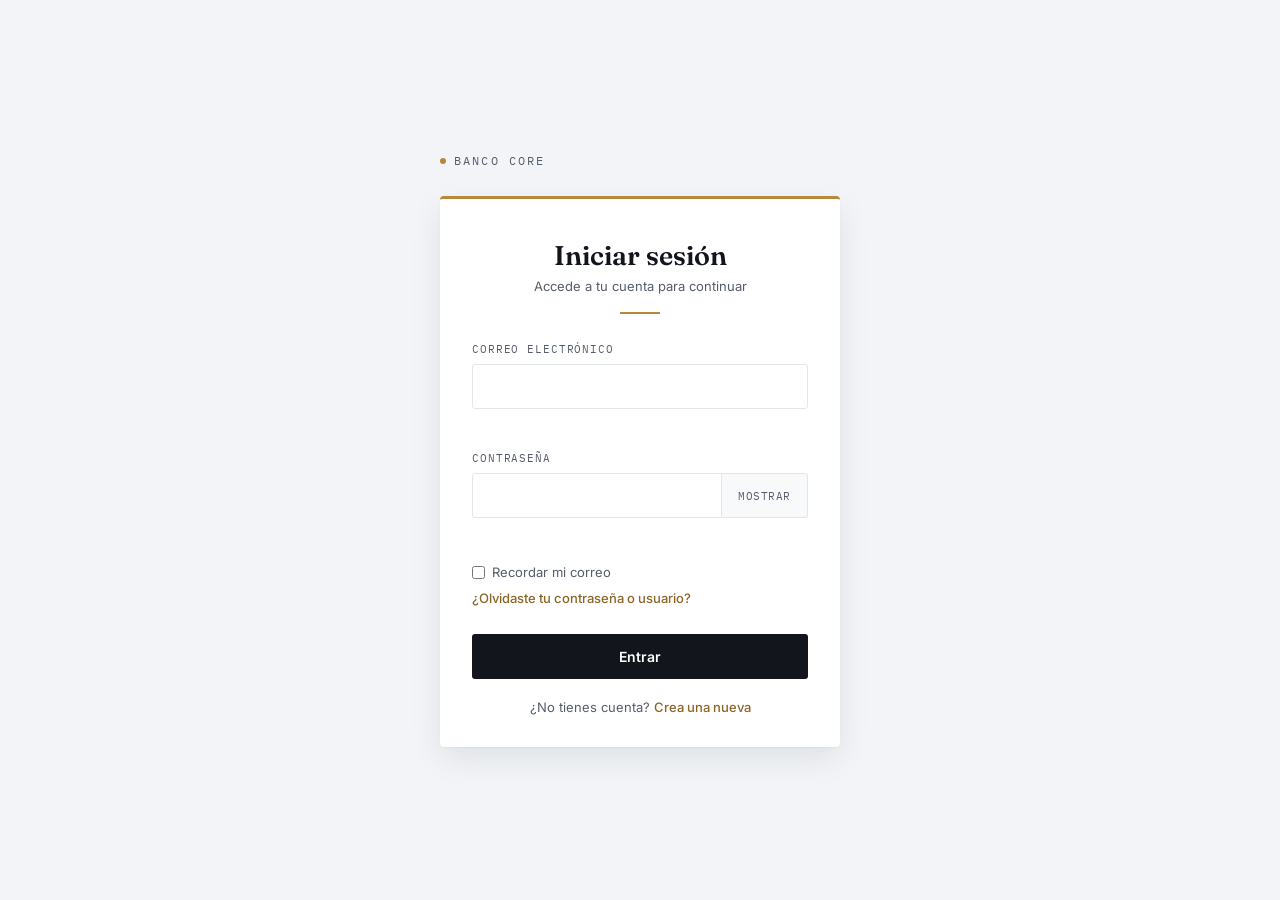
==== dashboard.html @ 8529a680 "versión final  del frontend" ====
<!DOCTYPE html>
<html lang="es">
<head>
    <meta charset="UTF-8">
    <meta name="viewport" content="width=device-width, initial-scale=1.0">
    <title>Dashboard - Banco Core</title>
    <link rel="preconnect" href="https://fonts.googleapis.com">
    <link href="https://fonts.googleapis.com/css2?family=Fraunces:wght@500;600&family=IBM+Plex+Mono:wght@400;500&family=Inter:wght@400;500;600&display=swap" rel="stylesheet">
    <link rel="stylesheet" href="css/styles.css">
</head>
<body>
    <header class="dashboard-header">
        <h1>Hola, Usuario</h1>
        <button id="logout-btn">Cerrar sesión</button>
    </header>

    <main class="dashboard-container">
        <section class="balance-summary">
            <p class="balance-label">Saldo total disponible</p>
            <p class="balance-amount" id="total-balance">$0.00</p>
        </section>
        <div class="dashboard-nav">
            <a href="transferencias.html" class="nav-link">Transferir</a>
            <a href="historial.html" class="nav-link">Historial</a>
        </div>
        <section class="accounts-list">
            <h2>Mis cuentas</h2>
            <ul id="accounts-container"></ul>
            <div class="empty-state" id="empty-state" hidden>
                <p>Todavía no tienes ninguna cuenta.</p>
                <div class="empty-state-form">
                    <input type="number" id="initial-deposit" placeholder="Depósito inicial" step="0.01" min="0" value="0">
                    <button type="button" id="open-account-btn">Abrir mi primera cuenta</button>
                </div>
            </div>
          
        </section>
    </main>

    <script src="js/dashboard.js"></script>
</body>
</html>
---- css/styles.css ----
:root {
    --ink: #12151c;
    --ink-soft: #565d6b;
    --paper: #f2f4f7;
    --surface: #ffffff;
    --gold: #b8873a;
    --gold-deep: #8c6526;
    --gold-tint: #f6ead4;
    --success: #2f7a4d;
    --danger: #b23a3a;
    --danger-tint: #f8e9e9;
    --border: #e2e5eb;
    --font-display: 'Fraunces', serif;
    --font-body: 'Inter', -apple-system, sans-serif;
    --font-mono: 'IBM Plex Mono', monospace;
}

* {
    box-sizing: border-box;
    margin: 0;
    padding: 0;
}

body {
    font-family: var(--font-body);
    background-color: var(--paper);
    color: var(--ink);
    min-height: 100vh;
    -webkit-font-smoothing: antialiased;
}

body.login-page {
    display: flex;
    flex-direction: column;
    justify-content: center;
    align-items: center;
    padding: 24px;
}

/* ===== Marca ===== */

.brand-mark {
    display: flex;
    align-items: center;
    gap: 8px;
    margin-bottom: 28px;
    font-family: var(--font-mono);
    font-size: 12px;
    letter-spacing: 0.18em;
    text-transform: uppercase;
    color: var(--ink-soft);
}

.brand-mark .brand-dot {
    width: 6px;
    height: 6px;
    border-radius: 50%;
    background-color: var(--gold);
}

/* ===== Login / Recuperar / Registro (tarjeta compartida) ===== */

.login-container {
    width: 100%;
    max-width: 400px;
}

#login-form,
#recover-form,
#register-form {
    background-color: var(--surface);
    padding: 40px 32px 32px;
    border-radius: 4px;
    border-top: 3px solid var(--gold);
    box-shadow: 0 1px 2px rgba(18, 21, 28, 0.04), 0 12px 32px rgba(18, 21, 28, 0.08);
}

#login-form h1,
#recover-form h1,
#register-form h1 {
    font-family: var(--font-display);
    font-size: 27px;
    font-weight: 600;
    color: var(--ink);
    text-align: center;
    margin-bottom: 6px;
}

.form-subhead {
    text-align: center;
    font-size: 13px;
    color: var(--ink-soft);
    margin-bottom: 18px;
}

.heading-rule {
    width: 40px;
    height: 2px;
    background-color: var(--gold);
    margin: 0 auto 28px;
}

.recover-subtitle {
    font-size: 13px;
    color: var(--ink-soft);
    text-align: center;
    margin-bottom: 26px;
    line-height: 1.5;
}

/* ===== Formularios (compartido en todas las páginas) ===== */

.auth-error {
    display: none;
    background-color: var(--danger-tint);
    color: var(--danger);
    border-left: 3px solid var(--danger);
    border-radius: 2px;
    padding: 12px 14px;
    font-size: 13px;
    margin-bottom: 20px;
}

.auth-error.visible {
    display: block;
}

.form-group {
    margin-bottom: 20px;
}

.form-group label {
    display: block;
    font-family: var(--font-mono);
    font-size: 11px;
    letter-spacing: 0.08em;
    text-transform: uppercase;
    color: var(--ink-soft);
    margin-bottom: 8px;
}

.form-group input,
.form-group select {
    width: 100%;
    padding: 12px 14px;
    border: 1px solid var(--border);
    border-radius: 3px;
    font-family: var(--font-body);
    font-size: 15px;
    color: var(--ink);
    background-color: var(--surface);
    transition: border-color 0.15s, box-shadow 0.15s;
}

.form-group input:focus,
.form-group select:focus {
    outline: none;
    border-color: var(--gold);
    box-shadow: 0 0 0 3px var(--gold-tint);
}

.password-wrapper {
    display: flex;
}

.password-wrapper input {
    flex: 1;
    border-radius: 3px 0 0 3px;
}

.toggle-password {
    padding: 0 16px;
    border: 1px solid var(--border);
    border-left: none;
    border-radius: 0 3px 3px 0;
    background-color: #f8f9fb;
    color: var(--ink-soft);
    font-family: var(--font-mono);
    font-size: 11px;
    letter-spacing: 0.05em;
    text-transform: uppercase;
    cursor: pointer;
}

.toggle-password:hover {
    background-color: var(--border);
}

.password-strength {
    display: flex;
    align-items: center;
    gap: 10px;
    margin-top: 10px;
}

.password-strength-track {
    flex: 1;
    height: 4px;
    border-radius: 2px;
    background-color: var(--border);
    overflow: hidden;
}

.password-strength-fill {
    height: 100%;
    width: 0%;
    border-radius: 2px;
    background-color: var(--danger);
    transition: width 0.2s ease, background-color 0.2s ease;
}

.password-strength-label {
    font-family: var(--font-mono);
    font-size: 11px;
    color: var(--ink-soft);
    min-width: 40px;
    text-align: right;
}

.form-options {
    display: flex;
    justify-content: space-between;
    align-items: center;
    margin: 24px 0 28px;
    font-size: 13px;
    flex-wrap: wrap;
    gap: 10px;
}

.checkbox-label {
    display: flex;
    align-items: center;
    gap: 7px;
    color: var(--ink-soft);
    cursor: pointer;
}

.checkbox-label input {
    accent-color: var(--gold);
}

.forgot-link {
    color: var(--gold-deep);
    text-decoration: none;
    font-weight: 500;
}

.forgot-link:hover {
    text-decoration: underline;
}

.error-message {
    display: block;
    min-height: 16px;
    color: var(--danger);
    font-size: 12px;
    margin-top: 6px;
}

button[type="submit"] {
    width: 100%;
    padding: 14px;
    background-color: var(--ink);
    color: var(--surface);
    border: none;
    border-radius: 3px;
    font-family: var(--font-body);
    font-size: 14px;
    font-weight: 600;
    cursor: pointer;
    transition: background-color 0.15s;
}

button[type="submit"]:hover {
    background-color: #262b38;
}

button[type="submit"]:disabled {
    background-color: #9aa0ab;
    cursor: not-allowed;
}

.result-message {
    margin-top: 18px;
    text-align: center;
    font-size: 13px;
    min-height: 18px;
    font-family: var(--font-mono);
}

.result-message.success { color: var(--success); }
.result-message.error { color: var(--danger); }

.back-link {
    display: inline-flex;
    align-items: center;
    gap: 6px;
    color: var(--ink-soft);
    font-size: 13px;
    text-decoration: none;
}

.back-link:hover {
    color: var(--ink);
}

#recover-form .back-link {
    display: flex;
    justify-content: center;
    margin-top: 22px;
}

@media (max-width: 420px) {
    #login-form, #recover-form, #register-form {
        padding: 32px 22px 26px;
    }
}

/* ===== Dashboard ===== */

.dashboard-header {
    display: flex;
    justify-content: space-between;
    align-items: center;
    background-color: var(--surface);
    padding: 20px 28px;
    border-bottom: 1px solid var(--border);
}

.dashboard-header h1 {
    font-family: var(--font-display);
    font-size: 19px;
    font-weight: 600;
}

#logout-btn {
    padding: 9px 18px;
    background-color: transparent;
    color: var(--ink-soft);
    border: 1px solid var(--border);
    border-radius: 3px;
    font-size: 13px;
    cursor: pointer;
    transition: border-color 0.15s, color 0.15s;
}

#logout-btn:hover {
    border-color: var(--ink);
    color: var(--ink);
}

.dashboard-container {
    max-width: 520px;
    margin: 0 auto;
    padding: 32px 20px;
}

.balance-summary {
    background-color: var(--ink);
    color: var(--surface);
    border-radius: 4px;
    padding: 32px 28px;
    text-align: center;
    margin-bottom: 28px;
}

.balance-label {
    font-family: var(--font-mono);
    font-size: 11px;
    letter-spacing: 0.14em;
    text-transform: uppercase;
    color: var(--gold);
    margin-bottom: 10px;
}

.balance-amount {
    font-family: var(--font-mono);
    font-size: 38px;
    font-weight: 500;
}

.accounts-list h2 {
    font-family: var(--font-display);
    font-size: 17px;
    font-weight: 600;
    margin-bottom: 14px;
}

#accounts-container {
    list-style: none;
}

#accounts-container li {
    background-color: var(--surface);
    border: 1px solid var(--border);
    border-radius: 3px;
    padding: 16px 18px;
    margin-bottom: 10px;
    display: flex;
    justify-content: space-between;
    align-items: center;
}

#accounts-container li small {
    font-family: var(--font-mono);
    color: var(--ink-soft);
    font-size: 12px;
}

#accounts-container li span:last-child {
    font-family: var(--font-mono);
    font-weight: 500;
}

/* ===== Transferencias ===== */

.transfer-container {
    max-width: 440px;
    margin: 48px auto;
    padding: 0 20px;
}

.transfer-container .back-link {
    display: inline-flex;
    margin-bottom: 20px;
}

#transfer-form {
    background-color: var(--surface);
    padding: 36px 30px;
    border-radius: 4px;
    border-top: 3px solid var(--gold);
    box-shadow: 0 1px 2px rgba(18,21,28,0.04), 0 12px 32px rgba(18,21,28,0.08);
}

#transfer-form h1 {
    font-family: var(--font-display);
    font-size: 23px;
    font-weight: 600;
    margin-bottom: 28px;
    text-align: center;
}

/* ===== Historial ===== */

.history-container {
    max-width: 640px;
    margin: 48px auto;
    padding: 0 20px;
}

.history-container .back-link {
    display: inline-flex;
    margin-bottom: 8px;
}

.history-container h1 {
    font-family: var(--font-display);
    font-size: 23px;
    font-weight: 600;
    margin: 16px 0 24px;
}

.history-container .form-group {
    max-width: 300px;
    margin-bottom: 24px;
}

.movements-table {
    width: 100%;
    border-collapse: collapse;
    background-color: var(--surface);
    border-radius: 4px;
    overflow: hidden;
    border: 1px solid var(--border);
}

.movements-table th,
.movements-table td {
    padding: 14px 16px;
    text-align: left;
    border-bottom: 1px solid var(--border);
    font-size: 13px;
}

.movements-table th:last-child,
.movements-table td:last-child {
    text-align: right;
    font-family: var(--font-mono);
}

.movements-table thead th {
    font-family: var(--font-mono);
    font-size: 11px;
    letter-spacing: 0.08em;
    text-transform: uppercase;
    color: var(--ink-soft);
    background-color: #f8f9fb;
}

.movements-table tbody tr:hover {
    background-color: #fafbfc;
}

.movements-table tbody tr:last-child td {
    border-bottom: none;
}

@media (max-width: 480px) {
    .movements-table th, .movements-table td {
        padding: 10px 12px;
        font-size: 12px;
    }
}
.signup-hint {
    text-align: center;
    margin-top: 20px;
    font-size: 13px;
    color: var(--ink-soft);
}

.empty-state {
    background-color: var(--surface);
    border: 1px dashed var(--border);
    border-radius: 4px;
    padding: 24px;
    text-align: center;
}

.empty-state p {
    color: var(--ink-soft);
    font-size: 14px;
    margin-bottom: 16px;
}

.empty-state-form {
    display: flex;
    gap: 10px;
}

.empty-state-form input {
    flex: 1;
    padding: 10px 12px;
    border: 1px solid var(--border);
    border-radius: 3px;
    font-family: var(--font-body);
    font-size: 14px;
}

.empty-state-form button {
    padding: 10px 16px;
    background-color: var(--ink);
    color: var(--surface);
    border: none;
    border-radius: 3px;
    font-size: 13px;
    cursor: pointer;
    white-space: nowrap;
}

.empty-state-form button:disabled {
    background-color: #9aa0ab;
    cursor: not-allowed;
}
.dashboard-nav {
    display: flex;
    gap: 10px;
    margin-bottom: 28px;
}

.dashboard-nav a {
    flex: 1;
    text-align: center;
    padding: 12px;
    background-color: var(--surface);
    border: 1px solid var(--border);
    border-radius: 3px;
    color: var(--ink);
    text-decoration: none;
    font-size: 13px;
    font-weight: 600;
    transition: border-color 0.15s;
}

.dashboard-nav a:hover {
    border-color: var(--gold);
}
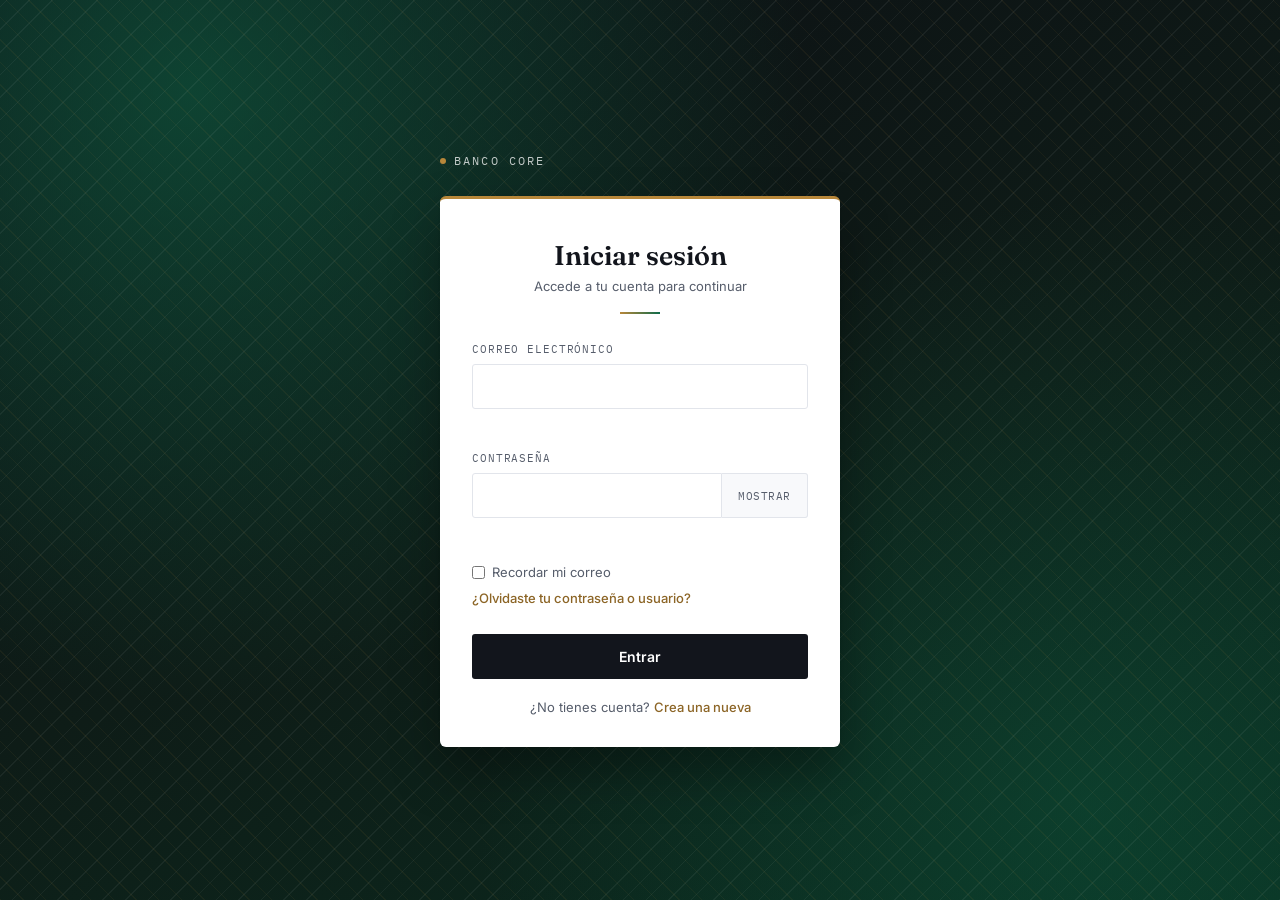
==== commit 87c244d4: "versión del frontend" ====
--- a/dashboard.html
+++ b/dashboard.html
@@ -11,17 +11,18 @@
 <body>
     <header class="dashboard-header">
         <h1>Hola, Usuario</h1>
-        <button id="logout-btn">Cerrar sesión</button>
+        <button id="logout-btn"><svg class="icon" viewBox="0 0 24 24"><path d="M9 21H5a2 2 0 0 1-2-2V5a2 2 0 0 1 2-2h4"/><polyline points="16 17 21 12 16 7"/><line x1="21" y1="12" x2="9" y2="12"/></svg> Cerrar sesión</button>
     </header>
 
     <main class="dashboard-container">
         <section class="balance-summary">
             <p class="balance-label">Saldo total disponible</p>
             <p class="balance-amount" id="total-balance">$0.00</p>
+            <span class="trust-badge"><svg class="icon-sm" viewBox="0 0 24 24"><path d="M12 2 4 5v6c0 5.25 3.4 9.74 8 11 4.6-1.26 8-5.75 8-11V5l-8-3z"/></svg> Conexión segura</span>
         </section>
         <div class="dashboard-nav">
-            <a href="transferencias.html" class="nav-link">Transferir</a>
-            <a href="historial.html" class="nav-link">Historial</a>
+            <a href="transferencias.html"><svg class="icon" viewBox="0 0 24 24"><polyline points="17 1 21 5 17 9"/><path d="M3 11V9a4 4 0 0 1 4-4h14"/><polyline points="7 23 3 19 7 15"/><path d="M21 13v2a4 4 0 0 1-4 4H3"/></svg> Transferir</a>
+            <a href="historial.html"><svg class="icon" viewBox="0 0 24 24"><circle cx="12" cy="12" r="9"/><polyline points="12 7 12 12 15.5 14"/></svg> Historial</a>
         </div>
         <section class="accounts-list">
             <h2>Mis cuentas</h2>
--- a/css/styles.css
+++ b/css/styles.css
@@ -6,7 +6,10 @@
     --gold: #b8873a;
     --gold-deep: #8c6526;
     --gold-tint: #f6ead4;
-    --success: #2f7a4d;
+    --emerald: #0f6b4a;
+    --emerald-deep: #0a4a33;
+    --emerald-tint: #e3f2ea;
+    --success: #0f6b4a;
     --danger: #b23a3a;
     --danger-tint: #f8e9e9;
     --border: #e2e5eb;
@@ -23,10 +26,15 @@
 
 body {
     font-family: var(--font-body);
-    background-color: var(--paper);
     color: var(--ink);
     min-height: 100vh;
     -webkit-font-smoothing: antialiased;
+    background-color: var(--paper);
+    background-image:
+        repeating-linear-gradient(45deg, rgba(184,135,58,0.045) 0px, rgba(184,135,58,0.045) 1px, transparent 1px, transparent 13px),
+        repeating-linear-gradient(-45deg, rgba(15,107,74,0.045) 0px, rgba(15,107,74,0.045) 1px, transparent 1px, transparent 13px),
+        linear-gradient(160deg, #f5f6f4 0%, #eceef0 100%);
+    background-attachment: fixed;
 }
 
 body.login-page {
@@ -35,6 +43,42 @@
     justify-content: center;
     align-items: center;
     padding: 24px;
+    background-color: var(--ink);
+    background-image:
+        repeating-linear-gradient(45deg, rgba(184,135,58,0.07) 0px, rgba(184,135,58,0.07) 1px, transparent 1px, transparent 16px),
+        repeating-linear-gradient(-45deg, rgba(255,255,255,0.05) 0px, rgba(255,255,255,0.05) 1px, transparent 1px, transparent 16px),
+        radial-gradient(circle at 15% 10%, rgba(15,107,74,0.55) 0%, transparent 45%),
+        radial-gradient(circle at 85% 90%, rgba(15,107,74,0.35) 0%, transparent 45%),
+        linear-gradient(160deg, #0d1014 0%, #0e1c17 55%, #0a2a1e 100%);
+    background-attachment: fixed;
+}
+
+@keyframes fadeInUp {
+    from { opacity: 0; transform: translateY(14px); }
+    to { opacity: 1; transform: translateY(0); }
+}
+
+.icon {
+    width: 16px;
+    height: 16px;
+    stroke: currentColor;
+    fill: none;
+    stroke-width: 2;
+    stroke-linecap: round;
+    stroke-linejoin: round;
+    vertical-align: -3px;
+    flex-shrink: 0;
+}
+
+.icon-sm {
+    width: 11px;
+    height: 11px;
+    stroke: currentColor;
+    fill: none;
+    stroke-width: 2.5;
+    stroke-linecap: round;
+    stroke-linejoin: round;
+    flex-shrink: 0;
 }
 
 /* ===== Marca ===== */
@@ -48,7 +92,8 @@
     font-size: 12px;
     letter-spacing: 0.18em;
     text-transform: uppercase;
-    color: var(--ink-soft);
+    color: rgba(255,255,255,0.75);
+    animation: fadeInUp 0.5s ease both;
 }
 
 .brand-mark .brand-dot {
@@ -70,9 +115,10 @@
 #register-form {
     background-color: var(--surface);
     padding: 40px 32px 32px;
-    border-radius: 4px;
+    border-radius: 6px;
     border-top: 3px solid var(--gold);
-    box-shadow: 0 1px 2px rgba(18, 21, 28, 0.04), 0 12px 32px rgba(18, 21, 28, 0.08);
+    box-shadow: 0 1px 2px rgba(0,0,0,0.08), 0 24px 48px rgba(0,0,0,0.35);
+    animation: fadeInUp 0.55s ease 0.1s both;
 }
 
 #login-form h1,
@@ -96,7 +142,7 @@
 .heading-rule {
     width: 40px;
     height: 2px;
-    background-color: var(--gold);
+    background: linear-gradient(90deg, var(--gold), var(--emerald));
     margin: 0 auto 28px;
 }
 
@@ -106,6 +152,13 @@
     text-align: center;
     margin-bottom: 26px;
     line-height: 1.5;
+}
+
+.signup-hint {
+    text-align: center;
+    margin-top: 20px;
+    font-size: 13px;
+    color: var(--ink-soft);
 }
 
 /* ===== Formularios (compartido en todas las páginas) ===== */
@@ -180,6 +233,7 @@
     letter-spacing: 0.05em;
     text-transform: uppercase;
     cursor: pointer;
+    transition: background-color 0.15s;
 }
 
 .toggle-password:hover {
@@ -206,7 +260,7 @@
     width: 0%;
     border-radius: 2px;
     background-color: var(--danger);
-    transition: width 0.2s ease, background-color 0.2s ease;
+    transition: width 0.25s ease, background-color 0.25s ease;
 }
 
 .password-strength-label {
@@ -268,16 +322,21 @@
     font-size: 14px;
     font-weight: 600;
     cursor: pointer;
-    transition: background-color 0.15s;
+    transition: background-color 0.15s, transform 0.1s;
 }
 
 button[type="submit"]:hover {
-    background-color: #262b38;
+    background-color: var(--emerald);
+}
+
+button[type="submit"]:active {
+    transform: scale(0.98);
 }
 
 button[type="submit"]:disabled {
     background-color: #9aa0ab;
     cursor: not-allowed;
+    transform: none;
 }
 
 .result-message {
@@ -301,13 +360,14 @@
 }
 
 .back-link:hover {
-    color: var(--ink);
+    color: var(--emerald);
 }
 
 #recover-form .back-link {
     display: flex;
     justify-content: center;
     margin-top: 22px;
+    color: var(--ink-soft);
 }
 
 @media (max-width: 420px) {
@@ -334,7 +394,10 @@
 }
 
 #logout-btn {
-    padding: 9px 18px;
+    display: inline-flex;
+    align-items: center;
+    gap: 6px;
+    padding: 9px 16px;
     background-color: transparent;
     color: var(--ink-soft);
     border: 1px solid var(--border);
@@ -345,8 +408,8 @@
 }
 
 #logout-btn:hover {
-    border-color: var(--ink);
-    color: var(--ink);
+    border-color: var(--danger);
+    color: var(--danger);
 }
 
 .dashboard-container {
@@ -355,13 +418,49 @@
     padding: 32px 20px;
 }
 
+.dashboard-nav {
+    display: flex;
+    gap: 10px;
+    margin-bottom: 28px;
+    animation: fadeInUp 0.5s ease 0.05s both;
+}
+
+.dashboard-nav a {
+    flex: 1;
+    display: flex;
+    align-items: center;
+    justify-content: center;
+    gap: 8px;
+    padding: 14px;
+    background-color: var(--surface);
+    border: 1px solid var(--border);
+    border-radius: 4px;
+    color: var(--ink);
+    text-decoration: none;
+    font-size: 13px;
+    font-weight: 600;
+    transition: border-color 0.15s, background-color 0.15s, transform 0.12s;
+}
+
+.dashboard-nav a:hover {
+    border-color: var(--gold);
+    background-color: var(--gold-tint);
+    transform: translateY(-2px);
+}
+
 .balance-summary {
-    background-color: var(--ink);
+    position: relative;
+    overflow: hidden;
+    background:
+        repeating-linear-gradient(45deg, rgba(184,135,58,0.08) 0px, rgba(184,135,58,0.08) 1px, transparent 1px, transparent 12px),
+        linear-gradient(135deg, var(--ink) 0%, var(--emerald-deep) 100%);
     color: var(--surface);
-    border-radius: 4px;
+    border-radius: 6px;
     padding: 32px 28px;
     text-align: center;
     margin-bottom: 28px;
+    box-shadow: 0 16px 32px rgba(10,42,30,0.28);
+    animation: fadeInUp 0.5s ease 0.12s both;
 }
 
 .balance-label {
@@ -379,6 +478,21 @@
     font-weight: 500;
 }
 
+.trust-badge {
+    display: inline-flex;
+    align-items: center;
+    gap: 6px;
+    margin-top: 14px;
+    padding: 5px 12px;
+    border-radius: 20px;
+    background-color: rgba(255,255,255,0.1);
+    color: rgba(255,255,255,0.75);
+    font-family: var(--font-mono);
+    font-size: 10px;
+    letter-spacing: 0.06em;
+    text-transform: uppercase;
+}
+
 .accounts-list h2 {
     font-family: var(--font-display);
     font-size: 17px;
@@ -390,141 +504,79 @@
     list-style: none;
 }
 
-#accounts-container li {
-    background-color: var(--surface);
-    border: 1px solid var(--border);
-    border-radius: 3px;
-    padding: 16px 18px;
-    margin-bottom: 10px;
+.account-card {
+    position: relative;
+    overflow: hidden;
+    background: linear-gradient(135deg, #1c2130 0%, var(--emerald-deep) 100%);
+    color: var(--surface);
+    border-radius: 8px;
+    padding: 18px 20px;
+    margin-bottom: 12px;
+    box-shadow: 0 10px 24px rgba(18,21,28,0.18);
+    transition: transform 0.15s, box-shadow 0.15s;
+    animation: fadeInUp 0.5s ease both;
+}
+
+.account-card:hover {
+    transform: translateY(-3px);
+    box-shadow: 0 16px 32px rgba(18,21,28,0.26);
+}
+
+.account-card-top {
     display: flex;
     justify-content: space-between;
     align-items: center;
-}
-
-#accounts-container li small {
-    font-family: var(--font-mono);
-    color: var(--ink-soft);
-    font-size: 12px;
-}
-
-#accounts-container li span:last-child {
-    font-family: var(--font-mono);
-    font-weight: 500;
-}
-
-/* ===== Transferencias ===== */
-
-.transfer-container {
-    max-width: 440px;
-    margin: 48px auto;
-    padding: 0 20px;
-}
-
-.transfer-container .back-link {
-    display: inline-flex;
-    margin-bottom: 20px;
-}
-
-#transfer-form {
-    background-color: var(--surface);
-    padding: 36px 30px;
-    border-radius: 4px;
-    border-top: 3px solid var(--gold);
-    box-shadow: 0 1px 2px rgba(18,21,28,0.04), 0 12px 32px rgba(18,21,28,0.08);
-}
-
-#transfer-form h1 {
-    font-family: var(--font-display);
-    font-size: 23px;
+    margin-bottom: 18px;
+}
+
+.account-card-type {
+    font-family: var(--font-mono);
+    font-size: 11px;
+    letter-spacing: 0.06em;
+    color: rgba(255,255,255,0.7);
+}
+
+.chip-icon {
+    width: 26px;
+    height: 18px;
+    stroke: var(--gold);
+    fill: rgba(184,135,58,0.15);
+    stroke-width: 1;
+}
+
+.account-card-number {
+    font-family: var(--font-mono);
+    font-size: 17px;
+    letter-spacing: 0.08em;
+    margin-bottom: 16px;
+}
+
+.account-card-bottom {
+    display: flex;
+    justify-content: space-between;
+    align-items: center;
+}
+
+.account-card-status {
+    font-size: 11px;
+    color: var(--gold);
+    text-transform: uppercase;
+    letter-spacing: 0.05em;
+}
+
+.account-card-balance {
+    font-family: var(--font-mono);
     font-weight: 600;
-    margin-bottom: 28px;
-    text-align: center;
-}
-
-/* ===== Historial ===== */
-
-.history-container {
-    max-width: 640px;
-    margin: 48px auto;
-    padding: 0 20px;
-}
-
-.history-container .back-link {
-    display: inline-flex;
-    margin-bottom: 8px;
-}
-
-.history-container h1 {
-    font-family: var(--font-display);
-    font-size: 23px;
-    font-weight: 600;
-    margin: 16px 0 24px;
-}
-
-.history-container .form-group {
-    max-width: 300px;
-    margin-bottom: 24px;
-}
-
-.movements-table {
-    width: 100%;
-    border-collapse: collapse;
-    background-color: var(--surface);
-    border-radius: 4px;
-    overflow: hidden;
-    border: 1px solid var(--border);
-}
-
-.movements-table th,
-.movements-table td {
-    padding: 14px 16px;
-    text-align: left;
-    border-bottom: 1px solid var(--border);
-    font-size: 13px;
-}
-
-.movements-table th:last-child,
-.movements-table td:last-child {
-    text-align: right;
-    font-family: var(--font-mono);
-}
-
-.movements-table thead th {
-    font-family: var(--font-mono);
-    font-size: 11px;
-    letter-spacing: 0.08em;
-    text-transform: uppercase;
-    color: var(--ink-soft);
-    background-color: #f8f9fb;
-}
-
-.movements-table tbody tr:hover {
-    background-color: #fafbfc;
-}
-
-.movements-table tbody tr:last-child td {
-    border-bottom: none;
-}
-
-@media (max-width: 480px) {
-    .movements-table th, .movements-table td {
-        padding: 10px 12px;
-        font-size: 12px;
-    }
-}
-.signup-hint {
-    text-align: center;
-    margin-top: 20px;
-    font-size: 13px;
-    color: var(--ink-soft);
+    font-size: 16px;
 }
 
 .empty-state {
     background-color: var(--surface);
     border: 1px dashed var(--border);
-    border-radius: 4px;
+    border-radius: 6px;
     padding: 24px;
     text-align: center;
+    animation: fadeInUp 0.5s ease 0.15s both;
 }
 
 .empty-state p {
@@ -556,32 +608,169 @@
     font-size: 13px;
     cursor: pointer;
     white-space: nowrap;
+    transition: background-color 0.15s;
+}
+
+.empty-state-form button:hover {
+    background-color: var(--emerald);
 }
 
 .empty-state-form button:disabled {
     background-color: #9aa0ab;
     cursor: not-allowed;
 }
-.dashboard-nav {
-    display: flex;
-    gap: 10px;
+
+/* ===== Transferencias ===== */
+
+.transfer-container {
+    max-width: 440px;
+    margin: 48px auto;
+    padding: 0 20px;
+}
+
+.transfer-container .back-link {
+    display: inline-flex;
+    margin-bottom: 20px;
+}
+
+.balance-strip {
+    background: linear-gradient(135deg, var(--ink) 0%, var(--emerald-deep) 100%);
+    color: var(--surface);
+    border-radius: 6px;
+    padding: 16px 20px;
+    margin-bottom: 20px;
+    display: flex;
+    justify-content: space-between;
+    align-items: center;
+    box-shadow: 0 10px 24px rgba(10,42,30,0.2);
+    animation: fadeInUp 0.5s ease both;
+}
+
+.balance-strip-label {
+    font-family: var(--font-mono);
+    font-size: 10px;
+    letter-spacing: 0.12em;
+    text-transform: uppercase;
+    color: var(--gold);
+}
+
+.balance-strip-amount {
+    font-family: var(--font-mono);
+    font-size: 20px;
+    font-weight: 500;
+}
+
+#transfer-form {
+    background-color: var(--surface);
+    padding: 36px 30px;
+    border-radius: 6px;
+    border-top: 3px solid var(--gold);
+    box-shadow: 0 1px 2px rgba(18,21,28,0.04), 0 16px 36px rgba(18,21,28,0.12);
+    animation: fadeInUp 0.5s ease 0.08s both;
+}
+
+#transfer-form h1 {
+    font-family: var(--font-display);
+    font-size: 23px;
+    font-weight: 600;
     margin-bottom: 28px;
-}
-
-.dashboard-nav a {
-    flex: 1;
     text-align: center;
-    padding: 12px;
+}
+
+/* ===== Historial ===== */
+
+.history-container {
+    max-width: 640px;
+    margin: 48px auto;
+    padding: 0 20px;
+}
+
+.history-container .back-link {
+    display: inline-flex;
+    margin-bottom: 8px;
+}
+
+.history-container h1 {
+    font-family: var(--font-display);
+    font-size: 23px;
+    font-weight: 600;
+    margin: 16px 0 24px;
+}
+
+.history-container .form-group {
+    max-width: 300px;
+    margin-bottom: 24px;
+}
+
+.movements-table {
+    width: 100%;
+    border-collapse: collapse;
     background-color: var(--surface);
+    border-radius: 6px;
+    overflow: hidden;
     border: 1px solid var(--border);
-    border-radius: 3px;
-    color: var(--ink);
-    text-decoration: none;
-    font-size: 13px;
-    font-weight: 600;
-    transition: border-color 0.15s;
-}
-
-.dashboard-nav a:hover {
-    border-color: var(--gold);
+    box-shadow: 0 4px 16px rgba(18,21,28,0.06);
+    animation: fadeInUp 0.5s ease 0.08s both;
+}
+
+.movements-table th,
+.movements-table td {
+    padding: 14px 16px;
+    text-align: left;
+    border-bottom: 1px solid var(--border);
+    font-size: 13px;
+}
+
+.movements-table th:last-child,
+.movements-table td:last-child {
+    text-align: right;
+}
+
+.movements-table thead th {
+    font-family: var(--font-mono);
+    font-size: 11px;
+    letter-spacing: 0.08em;
+    text-transform: uppercase;
+    color: var(--ink-soft);
+    background-color: #f8f9fb;
+}
+
+.movements-table tbody tr {
+    transition: background-color 0.15s;
+}
+
+.movements-table tbody tr:hover {
+    background-color: #fafbfc;
+}
+
+.movements-table tbody tr:last-child td {
+    border-bottom: none;
+}
+
+.movement-badge {
+    display: inline-flex;
+    align-items: center;
+    gap: 5px;
+    padding: 4px 10px;
+    border-radius: 20px;
+    font-family: var(--font-mono);
+    font-size: 12px;
+    font-weight: 500;
+}
+
+.movement-badge.in {
+    background-color: var(--emerald-tint);
+    color: var(--emerald);
+}
+
+.movement-badge.out {
+    background-color: var(--danger-tint);
+    color: var(--danger);
+}
+
+@media (max-width: 480px) {
+    .movements-table th, .movements-table td {
+        padding: 10px 12px;
+        font-size: 12px;
+    }
 }
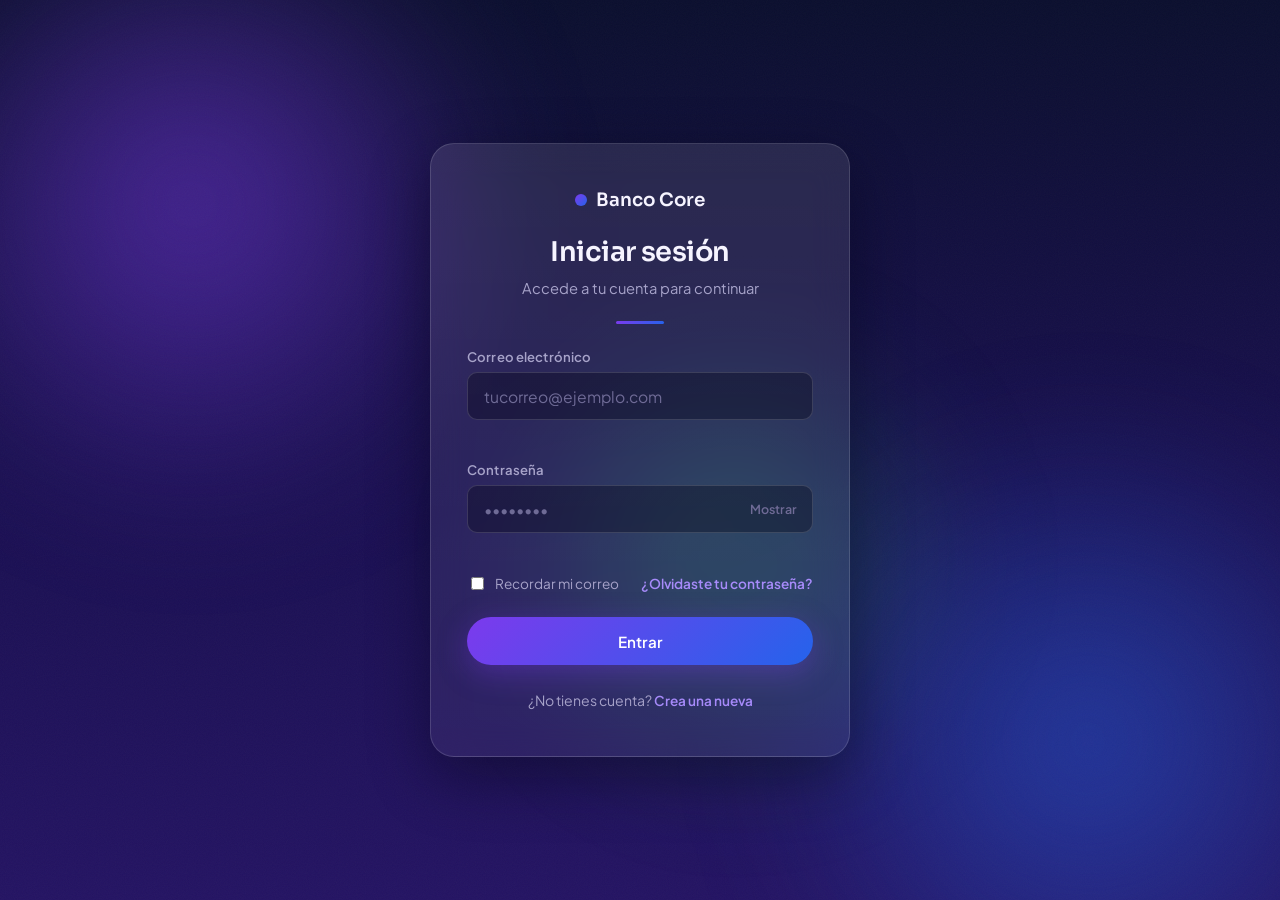
==== commit 68895185: "Actualizando sistema bancario core frontend" ====
--- a/dashboard.html
+++ b/dashboard.html
@@ -1,43 +1,115 @@
 <!DOCTYPE html>
 <html lang="es">
 <head>
-    <meta charset="UTF-8">
-    <meta name="viewport" content="width=device-width, initial-scale=1.0">
-    <title>Dashboard - Banco Core</title>
-    <link rel="preconnect" href="https://fonts.googleapis.com">
-    <link href="https://fonts.googleapis.com/css2?family=Fraunces:wght@500;600&family=IBM+Plex+Mono:wght@400;500&family=Inter:wght@400;500;600&display=swap" rel="stylesheet">
-    <link rel="stylesheet" href="css/styles.css">
+<meta charset="UTF-8">
+<meta name="viewport" content="width=device-width, initial-scale=1.0">
+<title>Dashboard - Banco Core</title>
+<link rel="preconnect" href="https://fonts.googleapis.com">
+<link rel="preconnect" href="https://fonts.gstatic.com" crossorigin>
+<link href="https://fonts.googleapis.com/css2?family=Sora:wght@500;600;700&family=Plus+Jakarta+Sans:wght@400;500;600&family=JetBrains+Mono:wght@400;500&display=swap" rel="stylesheet">
+<link rel="stylesheet" href="css/styles.css">
 </head>
-<body>
-    <header class="dashboard-header">
-        <h1>Hola, Usuario</h1>
-        <button id="logout-btn"><svg class="icon" viewBox="0 0 24 24"><path d="M9 21H5a2 2 0 0 1-2-2V5a2 2 0 0 1 2-2h4"/><polyline points="16 17 21 12 16 7"/><line x1="21" y1="12" x2="9" y2="12"/></svg> Cerrar sesión</button>
-    </header>
+<body class="dashboard-page">
+<div class="app-shell">
+  <aside class="app-sidebar">
+    <div style="display:flex; align-items:center; justify-content:space-between;">
+      <div class="brand-mark"><span class="brand-dot"></span>Banco Core</div>
+      <div class="notif-wrapper">
+        <button type="button" class="notif-bell" id="notif-bell" aria-label="Notificaciones">
+          🔔<span class="notif-badge hidden" id="notif-badge">0</span>
+        </button>
+        <div class="notif-panel glass-card" id="notif-panel">
+          <div class="notif-panel-header">
+            <span>Notificaciones</span>
+            <button type="button" class="notif-clear" id="notif-clear">Borrar todo</button>
+          </div>
+          <div id="notif-list"></div>
+        </div>
+      </div>
+    </div>
+    <nav class="app-nav">
+      <a href="dashboard.html"><span class="icon">＄</span> Dashboard</a>
+      <a href="transferencias.html"><span class="icon">→</span> Transferencias</a>
+      <a href="historial.html"><span class="icon">≡</span> Historial</a>
+    </nav>
+    <a href="#" class="logout-link" id="logout-link">Cerrar sesión</a>
+  </aside>
 
-    <main class="dashboard-container">
-        <section class="balance-summary">
-            <p class="balance-label">Saldo total disponible</p>
-            <p class="balance-amount" id="total-balance">$0.00</p>
-            <span class="trust-badge"><svg class="icon-sm" viewBox="0 0 24 24"><path d="M12 2 4 5v6c0 5.25 3.4 9.74 8 11 4.6-1.26 8-5.75 8-11V5l-8-3z"/></svg> Conexión segura</span>
-        </section>
-        <div class="dashboard-nav">
-            <a href="transferencias.html"><svg class="icon" viewBox="0 0 24 24"><polyline points="17 1 21 5 17 9"/><path d="M3 11V9a4 4 0 0 1 4-4h14"/><polyline points="7 23 3 19 7 15"/><path d="M21 13v2a4 4 0 0 1-4 4H3"/></svg> Transferir</a>
-            <a href="historial.html"><svg class="icon" viewBox="0 0 24 24"><circle cx="12" cy="12" r="9"/><polyline points="12 7 12 12 15.5 14"/></svg> Historial</a>
+  <main class="app-main">
+    <div class="app-topbar reveal">
+      <div>
+        <h1>Hola de nuevo 👋</h1>
+        <p class="subtitle">Este es el resumen de tu cuenta hoy</p>
+      </div>
+      <div style="display:flex; align-items:center; gap:0.75rem;">
+        <div class="user-chip glass-card">
+          <span class="avatar" id="user-initial">•</span>
+          <span id="user-name">Cargando…</span>
         </div>
-        <section class="accounts-list">
-            <h2>Mis cuentas</h2>
-            <ul id="accounts-container"></ul>
-            <div class="empty-state" id="empty-state" hidden>
-                <p>Todavía no tienes ninguna cuenta.</p>
-                <div class="empty-state-form">
-                    <input type="number" id="initial-deposit" placeholder="Depósito inicial" step="0.01" min="0" value="0">
-                    <button type="button" id="open-account-btn">Abrir mi primera cuenta</button>
-                </div>
-            </div>
-          
-        </section>
-    </main>
+        <button type="button" id="open-account-btn" class="btn btn-ghost">+ Abrir cuenta</button>
+      </div>
+    </div>
 
-    <script src="js/dashboard.js"></script>
+    <section class="glass-card reveal" id="open-account-card" style="display:none; padding:1.75rem; margin-bottom:2rem;">
+      <div class="section-heading">
+        <h2>Abrir nueva cuenta</h2>
+      </div>
+      <p class="auth-error" id="open-account-error"></p>
+      <p class="success-banner" id="open-account-success">Cuenta creada con éxito.</p>
+      <form id="open-account-form" novalidate style="display:flex; gap:1rem; align-items:flex-end; flex-wrap:wrap;">
+        <div class="form-group" style="margin-bottom:0; flex:1; min-width:200px;">
+          <label for="initial-deposit">Depósito inicial (máximo $200)</label>
+          <input type="number" id="initial-deposit" name="initial-deposit" placeholder="0.00" min="0" max="200" step="0.01" required>
+          <span class="error-message" id="initial-deposit-error"></span>
+        </div>
+        <button type="submit" id="open-account-submit" class="btn btn-primary">Crear cuenta</button>
+        <button type="button" id="open-account-cancel" class="btn btn-ghost">Cancelar</button>
+      </form>
+    </section>
+
+    <section class="balance-card glass-card reveal">
+      <span class="eyebrow">Saldo disponible</span>
+      <div class="balance-amount" id="balance-amount">$0.00</div>
+      <div class="account-number" id="account-number" style="display:flex; align-items:center; gap:0.5rem;">
+        <span id="account-number-text">Cuenta: —</span>
+        <button type="button" id="copy-account-btn" class="notif-clear" style="display:none;">Copiar</button>
+      </div>
+      <div class="balance-actions" style="margin-top:1.25rem;">
+        <a href="transferencias.html" class="btn btn-primary">Transferir dinero</a>
+        <a href="historial.html" class="btn btn-ghost">Ver movimientos</a>
+      </div>
+    </section>
+
+    <div class="card-grid">
+      <div class="glass-card stat-card reveal">
+        <div class="stat-label">Cuentas activas</div>
+        <div class="stat-value" id="stat-cuentas">—</div>
+      </div>
+      <div class="glass-card stat-card positive reveal">
+        <div class="stat-label">Último ingreso</div>
+        <div class="stat-value" id="stat-ingreso">—</div>
+      </div>
+      <div class="glass-card stat-card negative reveal">
+        <div class="stat-label">Último egreso</div>
+        <div class="stat-value" id="stat-egreso">—</div>
+      </div>
+    </div>
+
+    <section class="glass-card reveal" style="padding:1.75rem;">
+      <div class="section-heading">
+        <h2>Movimientos recientes</h2>
+        <a href="historial.html" class="forgot-link">Ver todo →</a>
+      </div>
+      <div class="movement-list" id="recent-movements">
+        <div class="empty-state">Cargando movimientos…</div>
+      </div>
+    </section>
+  </main>
+</div>
+
+<script src="js/animations.js"></script>
+<script src="js/api.js"></script>
+<script src="js/notifications.js"></script>
+<script src="js/dashboard.js"></script>
 </body>
 </html>
--- a/css/styles.css
+++ b/css/styles.css
@@ -1,776 +1,953 @@
+/*
+   BANCO CORE — Sistema de diseño
+   Paleta vibrante / degradados · Sora + Plus Jakarta Sans + JetBrains Mono
+  */
+
 :root {
-    --ink: #12151c;
-    --ink-soft: #565d6b;
-    --paper: #f2f4f7;
-    --surface: #ffffff;
-    --gold: #b8873a;
-    --gold-deep: #8c6526;
-    --gold-tint: #f6ead4;
-    --emerald: #0f6b4a;
-    --emerald-deep: #0a4a33;
-    --emerald-tint: #e3f2ea;
-    --success: #0f6b4a;
-    --danger: #b23a3a;
-    --danger-tint: #f8e9e9;
-    --border: #e2e5eb;
-    --font-display: 'Fraunces', serif;
-    --font-body: 'Inter', -apple-system, sans-serif;
-    --font-mono: 'IBM Plex Mono', monospace;
-}
-
-* {
-    box-sizing: border-box;
-    margin: 0;
-    padding: 0;
+  /* Color — fondo */
+  --bg-deep-1: #0b0f2e;
+  --bg-deep-2: #1a1051;
+  --bg-deep-3: #241463;
+
+  /* Color — acentos */
+  --violet: #7c3aed;
+  --violet-soft: #a78bfa;
+  --blue: #2563eb;
+  --lime: #22d66b;
+  --coral: #ff5d73;
+  --gold: #fbbf24;
+
+  --grad-primary: linear-gradient(135deg, var(--violet) 0%, var(--blue) 100%);
+  --grad-aurora-1: radial-gradient(circle, rgba(124, 58, 237, 0.55), transparent 60%);
+  --grad-aurora-2: radial-gradient(circle, rgba(37, 99, 235, 0.5), transparent 60%);
+  --grad-aurora-3: radial-gradient(circle, rgba(34, 214, 107, 0.28), transparent 60%);
+
+  /* Superficies */
+  --surface: rgba(255, 255, 255, 0.06);
+  --surface-strong: rgba(255, 255, 255, 0.1);
+  --surface-border: rgba(255, 255, 255, 0.14);
+  --surface-border-hover: rgba(255, 255, 255, 0.28);
+
+  /* Texto */
+  --text-primary: #f6f4ff;
+  --text-muted: #a7a3c9;
+  --text-faint: #6f6b96;
+
+  /* Tipografía */
+  --font-display: "Sora", sans-serif;
+  --font-body: "Plus Jakarta Sans", sans-serif;
+  --font-mono: "JetBrains Mono", monospace;
+
+  /* Espaciado / radios */
+  --radius-sm: 10px;
+  --radius-md: 16px;
+  --radius-lg: 24px;
+  --radius-pill: 999px;
+
+  --shadow-glow-violet: 0 8px 30px rgba(124, 58, 237, 0.35);
+  --shadow-glow-blue: 0 8px 30px rgba(37, 99, 235, 0.3);
+  --shadow-card: 0 20px 60px rgba(5, 4, 20, 0.45);
+
+  --ease: cubic-bezier(0.16, 1, 0.3, 1);
+  --speed-fast: 0.18s;
+  --speed-med: 0.4s;
+  --speed-slow: 0.8s;
+}
+
+/* ---------- Reset ---------- */
+*,
+*::before,
+*::after {
+  box-sizing: border-box;
+}
+
+html {
+  scroll-behavior: smooth;
 }
 
 body {
-    font-family: var(--font-body);
-    color: var(--ink);
-    min-height: 100vh;
-    -webkit-font-smoothing: antialiased;
-    background-color: var(--paper);
-    background-image:
-        repeating-linear-gradient(45deg, rgba(184,135,58,0.045) 0px, rgba(184,135,58,0.045) 1px, transparent 1px, transparent 13px),
-        repeating-linear-gradient(-45deg, rgba(15,107,74,0.045) 0px, rgba(15,107,74,0.045) 1px, transparent 1px, transparent 13px),
-        linear-gradient(160deg, #f5f6f4 0%, #eceef0 100%);
-    background-attachment: fixed;
-}
-
-body.login-page {
-    display: flex;
-    flex-direction: column;
-    justify-content: center;
+  margin: 0;
+  min-height: 100vh;
+  font-family: var(--font-body);
+  color: var(--text-primary);
+  background-color: var(--bg-deep-1);
+  -webkit-font-smoothing: antialiased;
+  position: relative;
+  overflow-x: hidden;
+}
+
+h1, h2, h3, h4 {
+  font-family: var(--font-display);
+  margin: 0;
+  letter-spacing: -0.02em;
+}
+
+p {
+  margin: 0;
+  color: var(--text-muted);
+  line-height: 1.6;
+}
+
+a {
+  color: var(--violet-soft);
+  text-decoration: none;
+  transition: color var(--speed-fast) var(--ease);
+}
+a:hover {
+  color: var(--lime);
+}
+
+button {
+  font-family: inherit;
+}
+
+input {
+  font-family: var(--font-body);
+}
+
+::selection {
+  background: var(--violet);
+  color: white;
+}
+
+/* Foco visible accesible en toda la app */
+a:focus-visible,
+button:focus-visible,
+input:focus-visible,
+[tabindex]:focus-visible {
+  outline: 2px solid var(--lime);
+  outline-offset: 3px;
+  border-radius: var(--radius-sm);
+}
+
+/* ---------- Fondo animado "aurora" (elemento firma) ---------- */
+.aurora-bg {
+  position: fixed;
+  inset: 0;
+  z-index: -1;
+  overflow: hidden;
+  background:
+    linear-gradient(180deg, var(--bg-deep-1) 0%, var(--bg-deep-2) 55%, var(--bg-deep-3) 100%);
+}
+
+.aurora-bg::before,
+.aurora-bg::after,
+.aurora-bg .blob {
+  content: "";
+  position: absolute;
+  width: 60vmax;
+  height: 60vmax;
+  border-radius: 50%;
+  filter: blur(60px);
+  will-change: transform;
+}
+
+.aurora-bg::before {
+  background: var(--grad-aurora-1);
+  top: -20%;
+  left: -15%;
+  animation: drift-a 22s ease-in-out infinite alternate;
+}
+
+.aurora-bg::after {
+  background: var(--grad-aurora-2);
+  bottom: -25%;
+  right: -15%;
+  animation: drift-b 26s ease-in-out infinite alternate;
+}
+
+.aurora-bg .blob {
+  background: var(--grad-aurora-3);
+  top: 30%;
+  left: 35%;
+  width: 45vmax;
+  height: 45vmax;
+  animation: drift-c 30s ease-in-out infinite alternate;
+}
+
+@keyframes drift-a {
+  to { transform: translate(8%, 10%) scale(1.15); }
+}
+@keyframes drift-b {
+  to { transform: translate(-10%, -6%) scale(1.1); }
+}
+@keyframes drift-c {
+  to { transform: translate(-6%, 8%) scale(0.9); }
+}
+
+.grain-overlay {
+  position: fixed;
+  inset: 0;
+  z-index: -1;
+  pointer-events: none;
+  opacity: 0.035;
+  background-image: url("data:image/svg+xml,%3Csvg xmlns='http://www.w3.org/2000/svg' width='120' height='120'%3E%3Cfilter id='n'%3E%3CfeTurbulence type='fractalNoise' baseFrequency='0.9' numOctaves='2' stitchTiles='stitch'/%3E%3C/filter%3E%3Crect width='100%25' height='100%25' filter='url(%23n)'/%3E%3C/svg%3E");
+}
+
+/* ---------- Marca ---------- */
+.brand-mark {
+  display: inline-flex;
+  align-items: center;
+  gap: 0.6rem;
+  font-family: var(--font-display);
+  font-weight: 600;
+  font-size: 1.15rem;
+  color: var(--text-primary);
+}
+
+.brand-dot {
+  width: 12px;
+  height: 12px;
+  border-radius: 50%;
+  background: var(--grad-primary);
+  box-shadow: 0 0 0 0 rgba(124, 58, 237, 0.6);
+  animation: pulse-dot 2.4s ease-in-out infinite;
+}
+
+@keyframes pulse-dot {
+  0%   { box-shadow: 0 0 0 0 rgba(124, 58, 237, 0.55); }
+  70%  { box-shadow: 0 0 0 10px rgba(124, 58, 237, 0); }
+  100% { box-shadow: 0 0 0 0 rgba(124, 58, 237, 0); }
+}
+
+/* ---------- Superficies de cristal ---------- */
+.glass-card {
+  background: linear-gradient(180deg, var(--surface-strong), var(--surface));
+  border: 1px solid var(--surface-border);
+  border-radius: var(--radius-lg);
+  backdrop-filter: blur(18px);
+  -webkit-backdrop-filter: blur(18px);
+  box-shadow: var(--shadow-card);
+  transition: border-color var(--speed-med) var(--ease), transform var(--speed-med) var(--ease);
+}
+
+.glass-card:hover {
+  border-color: var(--surface-border-hover);
+}
+
+/* ---------- Botones ---------- */
+.btn {
+  display: inline-flex;
+  align-items: center;
+  justify-content: center;
+  gap: 0.5rem;
+  padding: 0.9rem 1.6rem;
+  border-radius: var(--radius-pill);
+  border: none;
+  cursor: pointer;
+  font-weight: 600;
+  font-size: 0.95rem;
+  position: relative;
+  overflow: hidden;
+  transition: transform var(--speed-fast) var(--ease), box-shadow var(--speed-fast) var(--ease), filter var(--speed-fast) var(--ease);
+}
+
+.btn:active {
+  transform: scale(0.97);
+}
+
+.btn-primary {
+  background: var(--grad-primary);
+  color: white;
+  box-shadow: var(--shadow-glow-violet);
+}
+
+.btn-primary::after {
+  content: "";
+  position: absolute;
+  inset: 0;
+  background: linear-gradient(120deg, transparent 30%, rgba(255, 255, 255, 0.35) 50%, transparent 70%);
+  transform: translateX(-120%);
+  transition: transform 0.6s var(--ease);
+}
+
+.btn-primary:hover::after {
+  transform: translateX(120%);
+}
+
+.btn-primary:hover {
+  filter: brightness(1.08);
+  box-shadow: 0 10px 40px rgba(124, 58, 237, 0.5);
+}
+
+.btn-ghost {
+  background: var(--surface);
+  color: var(--text-primary);
+  border: 1px solid var(--surface-border);
+}
+
+.btn-ghost:hover {
+  border-color: var(--violet-soft);
+  color: var(--violet-soft);
+}
+
+.btn-block {
+  width: 100%;
+}
+
+.btn[disabled] {
+  opacity: 0.55;
+  cursor: not-allowed;
+  filter: grayscale(0.3);
+}
+
+/* ---------- Formularios ---------- */
+.form-group {
+  margin-bottom: 1.35rem;
+  text-align: left;
+}
+
+.form-group label {
+  display: block;
+  font-size: 0.82rem;
+  font-weight: 600;
+  color: var(--text-muted);
+  margin-bottom: 0.45rem;
+  letter-spacing: 0.01em;
+}
+
+.form-group input {
+  width: 100%;
+  padding: 0.85rem 1rem;
+  border-radius: var(--radius-sm);
+  border: 1px solid var(--surface-border);
+  background: rgba(5, 4, 20, 0.35);
+  color: var(--text-primary);
+  font-size: 0.98rem;
+  transition: border-color var(--speed-fast) var(--ease), box-shadow var(--speed-fast) var(--ease);
+}
+
+.form-group input::placeholder {
+  color: var(--text-faint);
+}
+
+.form-group input:focus {
+  outline: none;
+  border-color: var(--violet-soft);
+  box-shadow: 0 0 0 4px rgba(124, 58, 237, 0.18);
+}
+
+.form-group input.invalid {
+  border-color: var(--coral);
+}
+
+.error-message {
+  display: block;
+  min-height: 1.1em;
+  color: var(--coral);
+  font-size: 0.78rem;
+  margin-top: 0.35rem;
+}
+
+.auth-error {
+  min-height: 1.2em;
+  color: var(--coral);
+  font-size: 0.88rem;
+  background: rgba(255, 93, 115, 0.1);
+  border: 1px solid rgba(255, 93, 115, 0.25);
+  border-radius: var(--radius-sm);
+  padding: 0.6rem 0.8rem;
+  margin-bottom: 1rem;
+  display: none;
+}
+
+.auth-error.visible {
+  display: block;
+}
+
+.password-wrapper {
+  position: relative;
+  display: flex;
+  align-items: center;
+}
+
+.toggle-password {
+  position: absolute;
+  right: 0.6rem;
+  background: none;
+  border: none;
+  color: var(--text-faint);
+  font-size: 0.78rem;
+  font-weight: 600;
+  cursor: pointer;
+}
+
+.toggle-password:hover {
+  color: var(--violet-soft);
+}
+
+.checkbox-label {
+  display: inline-flex;
+  align-items: center;
+  gap: 0.5rem;
+  font-size: 0.85rem;
+  color: var(--text-muted);
+}
+
+/* ---------- Layout de autenticación (login / registro / recuperar) ---------- */
+.auth-shell {
+  min-height: 100vh;
+  display: flex;
+  align-items: center;
+  justify-content: center;
+  padding: 2rem 1.25rem;
+}
+
+.auth-container {
+  width: 100%;
+  max-width: 420px;
+  padding: 2.75rem 2.25rem;
+  text-align: center;
+  animation: rise-in var(--speed-slow) var(--ease) both;
+}
+
+@keyframes rise-in {
+  from { opacity: 0; transform: translateY(26px) scale(0.98); }
+  to   { opacity: 1; transform: translateY(0) scale(1); }
+}
+
+.auth-container .brand-mark {
+  justify-content: center;
+  margin-bottom: 1.5rem;
+}
+
+.auth-container h1 {
+  font-size: 1.7rem;
+  font-weight: 600;
+}
+
+.form-subhead {
+  margin-top: 0.5rem;
+  font-size: 0.92rem;
+}
+
+.heading-rule {
+  width: 48px;
+  height: 3px;
+  border-radius: var(--radius-pill);
+  background: var(--grad-primary);
+  margin: 1.25rem auto 1.5rem;
+}
+
+.form-options {
+  display: flex;
+  align-items: center;
+  justify-content: space-between;
+  margin-bottom: 1.5rem;
+  font-size: 0.85rem;
+}
+
+.forgot-link {
+  font-size: 0.85rem;
+  font-weight: 600;
+}
+
+.signup-hint {
+  margin-top: 1.5rem;
+  font-size: 0.88rem;
+}
+
+/* ---------- Shell de app (dashboard / historial / transferencias) ---------- */
+.app-shell {
+  min-height: 100vh;
+  display: grid;
+  grid-template-columns: 260px 1fr;
+}
+
+.app-sidebar {
+  padding: 2rem 1.5rem;
+  display: flex;
+  flex-direction: column;
+  gap: 2.5rem;
+  border-right: 1px solid var(--surface-border);
+  background: rgba(5, 4, 20, 0.25);
+}
+
+.app-nav {
+  display: flex;
+  flex-direction: column;
+  gap: 0.35rem;
+}
+
+.app-nav a {
+  display: flex;
+  align-items: center;
+  gap: 0.75rem;
+  padding: 0.75rem 1rem;
+  border-radius: var(--radius-sm);
+  color: var(--text-muted);
+  font-weight: 600;
+  font-size: 0.92rem;
+  transition: background var(--speed-fast) var(--ease), color var(--speed-fast) var(--ease), transform var(--speed-fast) var(--ease);
+}
+
+.app-nav a:hover {
+  background: var(--surface);
+  color: var(--text-primary);
+  transform: translateX(4px);
+}
+
+.app-nav a.active {
+  background: var(--grad-primary);
+  color: white;
+  box-shadow: var(--shadow-glow-violet);
+}
+
+.app-nav .icon {
+  font-family: var(--font-mono);
+  font-size: 0.9rem;
+  opacity: 0.85;
+}
+
+.logout-link {
+  margin-top: auto;
+  font-size: 0.85rem;
+  color: var(--text-faint);
+  font-weight: 600;
+}
+
+.app-main {
+  padding: 2.5rem clamp(1.25rem, 4vw, 3.5rem);
+}
+
+.app-topbar {
+  display: flex;
+  align-items: center;
+  justify-content: space-between;
+  margin-bottom: 2rem;
+  flex-wrap: wrap;
+  gap: 1rem;
+}
+
+.app-topbar h1 {
+  font-size: 1.6rem;
+}
+
+.app-topbar .subtitle {
+  font-size: 0.9rem;
+  margin-top: 0.25rem;
+}
+
+.user-chip {
+  display: flex;
+  align-items: center;
+  gap: 0.7rem;
+  padding: 0.5rem 0.9rem;
+  border-radius: var(--radius-pill);
+}
+
+.user-chip .avatar {
+  width: 34px;
+  height: 34px;
+  border-radius: 50%;
+  background: var(--grad-primary);
+  display: flex;
+  align-items: center;
+  justify-content: center;
+  font-family: var(--font-display);
+  font-weight: 600;
+  font-size: 0.85rem;
+}
+
+/* ---------- Tarjeta de saldo ---------- */
+.balance-card {
+  padding: 2rem 2.25rem;
+  position: relative;
+  overflow: hidden;
+  margin-bottom: 2rem;
+}
+
+.balance-card .eyebrow {
+  font-size: 0.78rem;
+  text-transform: uppercase;
+  letter-spacing: 0.08em;
+  color: var(--text-muted);
+  font-weight: 600;
+}
+
+.balance-amount {
+  font-family: var(--font-mono);
+  font-size: clamp(2.1rem, 5vw, 3rem);
+  font-weight: 500;
+  margin: 0.6rem 0 1.5rem;
+  background: linear-gradient(90deg, #fff, var(--violet-soft));
+  -webkit-background-clip: text;
+  background-clip: text;
+  color: transparent;
+}
+
+.balance-actions {
+  display: flex;
+  gap: 0.75rem;
+  flex-wrap: wrap;
+}
+
+.account-number {
+  font-family: var(--font-mono);
+  font-size: 0.85rem;
+  color: var(--text-muted);
+  letter-spacing: 0.04em;
+}
+
+/* ---------- Cuadrícula de tarjetas / stats ---------- */
+.card-grid {
+  display: grid;
+  grid-template-columns: repeat(auto-fit, minmax(220px, 1fr));
+  gap: 1.25rem;
+  margin-bottom: 2rem;
+}
+
+.stat-card {
+  padding: 1.5rem;
+}
+
+.stat-card .stat-label {
+  font-size: 0.8rem;
+  color: var(--text-muted);
+  font-weight: 600;
+}
+
+.stat-card .stat-value {
+  font-family: var(--font-mono);
+  font-size: 1.5rem;
+  margin-top: 0.5rem;
+  color: var(--text-primary);
+}
+
+.stat-card.positive .stat-value { color: var(--lime); }
+.stat-card.negative .stat-value { color: var(--coral); }
+
+/* ---------- Lista de movimientos ---------- */
+.section-heading {
+  display: flex;
+  align-items: baseline;
+  justify-content: space-between;
+  margin-bottom: 1rem;
+}
+
+.section-heading h2 {
+  font-size: 1.15rem;
+}
+
+.movement-list {
+  display: flex;
+  flex-direction: column;
+  gap: 0.75rem;
+}
+
+.movement-item {
+  display: flex;
+  align-items: center;
+  justify-content: space-between;
+  padding: 1.1rem 1.4rem;
+  gap: 1rem;
+}
+
+.movement-info {
+  display: flex;
+  align-items: center;
+  gap: 1rem;
+}
+
+.movement-icon {
+  width: 42px;
+  height: 42px;
+  border-radius: 50%;
+  display: flex;
+  align-items: center;
+  justify-content: center;
+  font-family: var(--font-mono);
+  font-weight: 600;
+  flex-shrink: 0;
+}
+
+.movement-icon.in {
+  background: rgba(34, 214, 107, 0.15);
+  color: var(--lime);
+}
+
+.movement-icon.out {
+  background: rgba(255, 93, 115, 0.15);
+  color: var(--coral);
+}
+
+.movement-title {
+  font-weight: 600;
+  font-size: 0.95rem;
+}
+
+.movement-date {
+  font-size: 0.78rem;
+  color: var(--text-faint);
+}
+
+.movement-amount {
+  font-family: var(--font-mono);
+  font-weight: 500;
+  font-size: 1rem;
+}
+
+.movement-amount.in { color: var(--lime); }
+.movement-amount.out { color: var(--coral); }
+
+.empty-state {
+  padding: 3rem 1.5rem;
+  text-align: center;
+  color: var(--text-muted);
+}
+
+/* ---------- Transferencias ---------- */
+.transfer-layout {
+  display: grid;
+  grid-template-columns: minmax(0, 1fr) minmax(0, 340px);
+  gap: 1.5rem;
+  align-items: start;
+}
+
+.transfer-form-card {
+  padding: 2rem;
+}
+
+.transfer-summary {
+  padding: 1.75rem;
+}
+
+.transfer-summary .summary-row {
+  display: flex;
+  justify-content: space-between;
+  padding: 0.6rem 0;
+  border-bottom: 1px dashed var(--surface-border);
+  font-size: 0.88rem;
+}
+
+.transfer-summary .summary-row:last-child {
+  border-bottom: none;
+}
+
+.success-banner {
+  display: none;
+  align-items: center;
+  gap: 0.6rem;
+  padding: 0.8rem 1rem;
+  border-radius: var(--radius-sm);
+  background: rgba(34, 214, 107, 0.12);
+  border: 1px solid rgba(34, 214, 107, 0.3);
+  color: var(--lime);
+  font-size: 0.88rem;
+  margin-bottom: 1.25rem;
+}
+
+.success-banner.visible {
+  display: flex;
+}
+
+/* ---------- Scroll reveal ---------- */
+.reveal {
+  opacity: 0;
+  transform: translateY(24px);
+  transition: opacity var(--speed-slow) var(--ease), transform var(--speed-slow) var(--ease);
+}
+
+.reveal.in-view {
+  opacity: 1;
+  transform: translateY(0);
+}
+
+.reveal-stagger > * {
+  transition-delay: calc(var(--stagger-index, 0) * 70ms);
+}
+
+/* ---------- Responsive ---------- */
+@media (max-width: 900px) {
+  .app-shell {
+    grid-template-columns: 1fr;
+  }
+  .app-sidebar {
+    flex-direction: row;
     align-items: center;
-    padding: 24px;
-    background-color: var(--ink);
-    background-image:
-        repeating-linear-gradient(45deg, rgba(184,135,58,0.07) 0px, rgba(184,135,58,0.07) 1px, transparent 1px, transparent 16px),
-        repeating-linear-gradient(-45deg, rgba(255,255,255,0.05) 0px, rgba(255,255,255,0.05) 1px, transparent 1px, transparent 16px),
-        radial-gradient(circle at 15% 10%, rgba(15,107,74,0.55) 0%, transparent 45%),
-        radial-gradient(circle at 85% 90%, rgba(15,107,74,0.35) 0%, transparent 45%),
-        linear-gradient(160deg, #0d1014 0%, #0e1c17 55%, #0a2a1e 100%);
-    background-attachment: fixed;
-}
-
-@keyframes fadeInUp {
-    from { opacity: 0; transform: translateY(14px); }
-    to { opacity: 1; transform: translateY(0); }
-}
-
-.icon {
-    width: 16px;
-    height: 16px;
-    stroke: currentColor;
-    fill: none;
-    stroke-width: 2;
-    stroke-linecap: round;
-    stroke-linejoin: round;
-    vertical-align: -3px;
-    flex-shrink: 0;
-}
-
-.icon-sm {
-    width: 11px;
-    height: 11px;
-    stroke: currentColor;
-    fill: none;
-    stroke-width: 2.5;
-    stroke-linecap: round;
-    stroke-linejoin: round;
-    flex-shrink: 0;
-}
-
-/* ===== Marca ===== */
-
-.brand-mark {
-    display: flex;
-    align-items: center;
-    gap: 8px;
-    margin-bottom: 28px;
-    font-family: var(--font-mono);
-    font-size: 12px;
-    letter-spacing: 0.18em;
-    text-transform: uppercase;
-    color: rgba(255,255,255,0.75);
-    animation: fadeInUp 0.5s ease both;
-}
-
-.brand-mark .brand-dot {
-    width: 6px;
-    height: 6px;
-    border-radius: 50%;
-    background-color: var(--gold);
-}
-
-/* ===== Login / Recuperar / Registro (tarjeta compartida) ===== */
-
-.login-container {
-    width: 100%;
-    max-width: 400px;
-}
-
-#login-form,
-#recover-form,
-#register-form {
-    background-color: var(--surface);
-    padding: 40px 32px 32px;
-    border-radius: 6px;
-    border-top: 3px solid var(--gold);
-    box-shadow: 0 1px 2px rgba(0,0,0,0.08), 0 24px 48px rgba(0,0,0,0.35);
-    animation: fadeInUp 0.55s ease 0.1s both;
-}
-
-#login-form h1,
-#recover-form h1,
-#register-form h1 {
-    font-family: var(--font-display);
-    font-size: 27px;
-    font-weight: 600;
-    color: var(--ink);
-    text-align: center;
-    margin-bottom: 6px;
-}
-
-.form-subhead {
-    text-align: center;
-    font-size: 13px;
-    color: var(--ink-soft);
-    margin-bottom: 18px;
-}
-
-.heading-rule {
-    width: 40px;
-    height: 2px;
-    background: linear-gradient(90deg, var(--gold), var(--emerald));
-    margin: 0 auto 28px;
-}
-
-.recover-subtitle {
-    font-size: 13px;
-    color: var(--ink-soft);
-    text-align: center;
-    margin-bottom: 26px;
-    line-height: 1.5;
-}
-
-.signup-hint {
-    text-align: center;
-    margin-top: 20px;
-    font-size: 13px;
-    color: var(--ink-soft);
-}
-
-/* ===== Formularios (compartido en todas las páginas) ===== */
-
-.auth-error {
-    display: none;
-    background-color: var(--danger-tint);
-    color: var(--danger);
-    border-left: 3px solid var(--danger);
-    border-radius: 2px;
-    padding: 12px 14px;
-    font-size: 13px;
-    margin-bottom: 20px;
-}
-
-.auth-error.visible {
-    display: block;
-}
-
-.form-group {
-    margin-bottom: 20px;
-}
-
-.form-group label {
-    display: block;
-    font-family: var(--font-mono);
-    font-size: 11px;
-    letter-spacing: 0.08em;
-    text-transform: uppercase;
-    color: var(--ink-soft);
-    margin-bottom: 8px;
-}
-
-.form-group input,
-.form-group select {
-    width: 100%;
-    padding: 12px 14px;
-    border: 1px solid var(--border);
-    border-radius: 3px;
-    font-family: var(--font-body);
-    font-size: 15px;
-    color: var(--ink);
-    background-color: var(--surface);
-    transition: border-color 0.15s, box-shadow 0.15s;
-}
-
-.form-group input:focus,
-.form-group select:focus {
-    outline: none;
-    border-color: var(--gold);
-    box-shadow: 0 0 0 3px var(--gold-tint);
-}
-
-.password-wrapper {
-    display: flex;
-}
-
-.password-wrapper input {
-    flex: 1;
-    border-radius: 3px 0 0 3px;
-}
-
-.toggle-password {
-    padding: 0 16px;
-    border: 1px solid var(--border);
-    border-left: none;
-    border-radius: 0 3px 3px 0;
-    background-color: #f8f9fb;
-    color: var(--ink-soft);
-    font-family: var(--font-mono);
-    font-size: 11px;
-    letter-spacing: 0.05em;
-    text-transform: uppercase;
-    cursor: pointer;
-    transition: background-color 0.15s;
-}
-
-.toggle-password:hover {
-    background-color: var(--border);
-}
-
-.password-strength {
-    display: flex;
-    align-items: center;
-    gap: 10px;
-    margin-top: 10px;
-}
-
-.password-strength-track {
-    flex: 1;
-    height: 4px;
-    border-radius: 2px;
-    background-color: var(--border);
-    overflow: hidden;
-}
-
-.password-strength-fill {
-    height: 100%;
-    width: 0%;
-    border-radius: 2px;
-    background-color: var(--danger);
-    transition: width 0.25s ease, background-color 0.25s ease;
-}
-
-.password-strength-label {
-    font-family: var(--font-mono);
-    font-size: 11px;
-    color: var(--ink-soft);
-    min-width: 40px;
-    text-align: right;
-}
-
-.form-options {
-    display: flex;
     justify-content: space-between;
-    align-items: center;
-    margin: 24px 0 28px;
-    font-size: 13px;
+    border-right: none;
+    border-bottom: 1px solid var(--surface-border);
+    padding: 1.1rem 1.25rem;
+  }
+  .app-nav {
+    flex-direction: row;
+    overflow-x: auto;
+  }
+  .logout-link { display: none; }
+  .transfer-layout {
+    grid-template-columns: 1fr;
+  }
+}
+
+@media (max-width: 520px) {
+  .auth-container {
+    padding: 2.1rem 1.4rem;
+  }
+  .movement-item {
     flex-wrap: wrap;
-    gap: 10px;
-}
-
-.checkbox-label {
-    display: flex;
-    align-items: center;
-    gap: 7px;
-    color: var(--ink-soft);
-    cursor: pointer;
-}
-
-.checkbox-label input {
-    accent-color: var(--gold);
-}
-
-.forgot-link {
-    color: var(--gold-deep);
-    text-decoration: none;
-    font-weight: 500;
-}
-
-.forgot-link:hover {
-    text-decoration: underline;
-}
-
-.error-message {
-    display: block;
-    min-height: 16px;
-    color: var(--danger);
-    font-size: 12px;
-    margin-top: 6px;
-}
-
-button[type="submit"] {
-    width: 100%;
-    padding: 14px;
-    background-color: var(--ink);
-    color: var(--surface);
-    border: none;
-    border-radius: 3px;
-    font-family: var(--font-body);
-    font-size: 14px;
-    font-weight: 600;
-    cursor: pointer;
-    transition: background-color 0.15s, transform 0.1s;
-}
-
-button[type="submit"]:hover {
-    background-color: var(--emerald);
-}
-
-button[type="submit"]:active {
-    transform: scale(0.98);
-}
-
-button[type="submit"]:disabled {
-    background-color: #9aa0ab;
-    cursor: not-allowed;
-    transform: none;
-}
-
-.result-message {
-    margin-top: 18px;
-    text-align: center;
-    font-size: 13px;
-    min-height: 18px;
-    font-family: var(--font-mono);
-}
-
-.result-message.success { color: var(--success); }
-.result-message.error { color: var(--danger); }
-
-.back-link {
-    display: inline-flex;
-    align-items: center;
-    gap: 6px;
-    color: var(--ink-soft);
-    font-size: 13px;
-    text-decoration: none;
-}
-
-.back-link:hover {
-    color: var(--emerald);
-}
-
-#recover-form .back-link {
-    display: flex;
-    justify-content: center;
-    margin-top: 22px;
-    color: var(--ink-soft);
-}
-
-@media (max-width: 420px) {
-    #login-form, #recover-form, #register-form {
-        padding: 32px 22px 26px;
-    }
-}
-
-/* ===== Dashboard ===== */
-
-.dashboard-header {
-    display: flex;
-    justify-content: space-between;
-    align-items: center;
-    background-color: var(--surface);
-    padding: 20px 28px;
-    border-bottom: 1px solid var(--border);
-}
-
-.dashboard-header h1 {
-    font-family: var(--font-display);
-    font-size: 19px;
-    font-weight: 600;
-}
-
-#logout-btn {
-    display: inline-flex;
-    align-items: center;
-    gap: 6px;
-    padding: 9px 16px;
-    background-color: transparent;
-    color: var(--ink-soft);
-    border: 1px solid var(--border);
-    border-radius: 3px;
-    font-size: 13px;
-    cursor: pointer;
-    transition: border-color 0.15s, color 0.15s;
-}
-
-#logout-btn:hover {
-    border-color: var(--danger);
-    color: var(--danger);
-}
-
-.dashboard-container {
-    max-width: 520px;
-    margin: 0 auto;
-    padding: 32px 20px;
-}
-
-.dashboard-nav {
-    display: flex;
-    gap: 10px;
-    margin-bottom: 28px;
-    animation: fadeInUp 0.5s ease 0.05s both;
-}
-
-.dashboard-nav a {
-    flex: 1;
-    display: flex;
-    align-items: center;
-    justify-content: center;
-    gap: 8px;
-    padding: 14px;
-    background-color: var(--surface);
-    border: 1px solid var(--border);
-    border-radius: 4px;
-    color: var(--ink);
-    text-decoration: none;
-    font-size: 13px;
-    font-weight: 600;
-    transition: border-color 0.15s, background-color 0.15s, transform 0.12s;
-}
-
-.dashboard-nav a:hover {
-    border-color: var(--gold);
-    background-color: var(--gold-tint);
-    transform: translateY(-2px);
-}
-
-.balance-summary {
-    position: relative;
-    overflow: hidden;
-    background:
-        repeating-linear-gradient(45deg, rgba(184,135,58,0.08) 0px, rgba(184,135,58,0.08) 1px, transparent 1px, transparent 12px),
-        linear-gradient(135deg, var(--ink) 0%, var(--emerald-deep) 100%);
-    color: var(--surface);
-    border-radius: 6px;
-    padding: 32px 28px;
-    text-align: center;
-    margin-bottom: 28px;
-    box-shadow: 0 16px 32px rgba(10,42,30,0.28);
-    animation: fadeInUp 0.5s ease 0.12s both;
-}
-
-.balance-label {
-    font-family: var(--font-mono);
-    font-size: 11px;
-    letter-spacing: 0.14em;
-    text-transform: uppercase;
-    color: var(--gold);
-    margin-bottom: 10px;
-}
-
-.balance-amount {
-    font-family: var(--font-mono);
-    font-size: 38px;
-    font-weight: 500;
-}
-
-.trust-badge {
-    display: inline-flex;
-    align-items: center;
-    gap: 6px;
-    margin-top: 14px;
-    padding: 5px 12px;
-    border-radius: 20px;
-    background-color: rgba(255,255,255,0.1);
-    color: rgba(255,255,255,0.75);
-    font-family: var(--font-mono);
-    font-size: 10px;
-    letter-spacing: 0.06em;
-    text-transform: uppercase;
-}
-
-.accounts-list h2 {
-    font-family: var(--font-display);
-    font-size: 17px;
-    font-weight: 600;
-    margin-bottom: 14px;
-}
-
-#accounts-container {
-    list-style: none;
-}
-
-.account-card {
-    position: relative;
-    overflow: hidden;
-    background: linear-gradient(135deg, #1c2130 0%, var(--emerald-deep) 100%);
-    color: var(--surface);
-    border-radius: 8px;
-    padding: 18px 20px;
-    margin-bottom: 12px;
-    box-shadow: 0 10px 24px rgba(18,21,28,0.18);
-    transition: transform 0.15s, box-shadow 0.15s;
-    animation: fadeInUp 0.5s ease both;
-}
-
-.account-card:hover {
-    transform: translateY(-3px);
-    box-shadow: 0 16px 32px rgba(18,21,28,0.26);
-}
-
-.account-card-top {
-    display: flex;
-    justify-content: space-between;
-    align-items: center;
-    margin-bottom: 18px;
-}
-
-.account-card-type {
-    font-family: var(--font-mono);
-    font-size: 11px;
-    letter-spacing: 0.06em;
-    color: rgba(255,255,255,0.7);
-}
-
-.chip-icon {
-    width: 26px;
-    height: 18px;
-    stroke: var(--gold);
-    fill: rgba(184,135,58,0.15);
-    stroke-width: 1;
-}
-
-.account-card-number {
-    font-family: var(--font-mono);
-    font-size: 17px;
-    letter-spacing: 0.08em;
-    margin-bottom: 16px;
-}
-
-.account-card-bottom {
-    display: flex;
-    justify-content: space-between;
-    align-items: center;
-}
-
-.account-card-status {
-    font-size: 11px;
-    color: var(--gold);
-    text-transform: uppercase;
-    letter-spacing: 0.05em;
-}
-
-.account-card-balance {
-    font-family: var(--font-mono);
-    font-weight: 600;
-    font-size: 16px;
-}
-
-.empty-state {
-    background-color: var(--surface);
-    border: 1px dashed var(--border);
-    border-radius: 6px;
-    padding: 24px;
-    text-align: center;
-    animation: fadeInUp 0.5s ease 0.15s both;
-}
-
-.empty-state p {
-    color: var(--ink-soft);
-    font-size: 14px;
-    margin-bottom: 16px;
-}
-
-.empty-state-form {
-    display: flex;
-    gap: 10px;
-}
-
-.empty-state-form input {
-    flex: 1;
-    padding: 10px 12px;
-    border: 1px solid var(--border);
-    border-radius: 3px;
-    font-family: var(--font-body);
-    font-size: 14px;
-}
-
-.empty-state-form button {
-    padding: 10px 16px;
-    background-color: var(--ink);
-    color: var(--surface);
-    border: none;
-    border-radius: 3px;
-    font-size: 13px;
-    cursor: pointer;
-    white-space: nowrap;
-    transition: background-color 0.15s;
-}
-
-.empty-state-form button:hover {
-    background-color: var(--emerald);
-}
-
-.empty-state-form button:disabled {
-    background-color: #9aa0ab;
-    cursor: not-allowed;
-}
-
-/* ===== Transferencias ===== */
-
-.transfer-container {
-    max-width: 440px;
-    margin: 48px auto;
-    padding: 0 20px;
-}
-
-.transfer-container .back-link {
-    display: inline-flex;
-    margin-bottom: 20px;
-}
-
-.balance-strip {
-    background: linear-gradient(135deg, var(--ink) 0%, var(--emerald-deep) 100%);
-    color: var(--surface);
-    border-radius: 6px;
-    padding: 16px 20px;
-    margin-bottom: 20px;
-    display: flex;
-    justify-content: space-between;
-    align-items: center;
-    box-shadow: 0 10px 24px rgba(10,42,30,0.2);
-    animation: fadeInUp 0.5s ease both;
-}
-
-.balance-strip-label {
-    font-family: var(--font-mono);
-    font-size: 10px;
-    letter-spacing: 0.12em;
-    text-transform: uppercase;
-    color: var(--gold);
-}
-
-.balance-strip-amount {
-    font-family: var(--font-mono);
-    font-size: 20px;
-    font-weight: 500;
-}
-
-#transfer-form {
-    background-color: var(--surface);
-    padding: 36px 30px;
-    border-radius: 6px;
-    border-top: 3px solid var(--gold);
-    box-shadow: 0 1px 2px rgba(18,21,28,0.04), 0 16px 36px rgba(18,21,28,0.12);
-    animation: fadeInUp 0.5s ease 0.08s both;
-}
-
-#transfer-form h1 {
-    font-family: var(--font-display);
-    font-size: 23px;
-    font-weight: 600;
-    margin-bottom: 28px;
-    text-align: center;
-}
-
-/* ===== Historial ===== */
-
-.history-container {
-    max-width: 640px;
-    margin: 48px auto;
-    padding: 0 20px;
-}
-
-.history-container .back-link {
-    display: inline-flex;
-    margin-bottom: 8px;
-}
-
-.history-container h1 {
-    font-family: var(--font-display);
-    font-size: 23px;
-    font-weight: 600;
-    margin: 16px 0 24px;
-}
-
-.history-container .form-group {
-    max-width: 300px;
-    margin-bottom: 24px;
-}
-
-.movements-table {
-    width: 100%;
-    border-collapse: collapse;
-    background-color: var(--surface);
-    border-radius: 6px;
-    overflow: hidden;
-    border: 1px solid var(--border);
-    box-shadow: 0 4px 16px rgba(18,21,28,0.06);
-    animation: fadeInUp 0.5s ease 0.08s both;
-}
-
-.movements-table th,
-.movements-table td {
-    padding: 14px 16px;
-    text-align: left;
-    border-bottom: 1px solid var(--border);
-    font-size: 13px;
-}
-
-.movements-table th:last-child,
-.movements-table td:last-child {
-    text-align: right;
-}
-
-.movements-table thead th {
-    font-family: var(--font-mono);
-    font-size: 11px;
-    letter-spacing: 0.08em;
-    text-transform: uppercase;
-    color: var(--ink-soft);
-    background-color: #f8f9fb;
-}
-
-.movements-table tbody tr {
-    transition: background-color 0.15s;
-}
-
-.movements-table tbody tr:hover {
-    background-color: #fafbfc;
-}
-
-.movements-table tbody tr:last-child td {
-    border-bottom: none;
-}
-
-.movement-badge {
-    display: inline-flex;
-    align-items: center;
-    gap: 5px;
-    padding: 4px 10px;
-    border-radius: 20px;
-    font-family: var(--font-mono);
-    font-size: 12px;
-    font-weight: 500;
-}
-
-.movement-badge.in {
-    background-color: var(--emerald-tint);
-    color: var(--emerald);
-}
-
-.movement-badge.out {
-    background-color: var(--danger-tint);
-    color: var(--danger);
-}
-
-@media (max-width: 480px) {
-    .movements-table th, .movements-table td {
-        padding: 10px 12px;
-        font-size: 12px;
-    }
+  }
+}
+
+/* ---------- Movimiento reducido ---------- */
+@media (prefers-reduced-motion: reduce) {
+  *, *::before, *::after {
+    animation-duration: 0.001ms !important;
+    animation-iteration-count: 1 !important;
+    transition-duration: 0.001ms !important;
+    scroll-behavior: auto !important;
+  }
+}
+
+/* ---------- Campanita de notificaciones ---------- */
+.notif-wrapper {
+  position: relative;
+}
+
+.notif-bell {
+  position: relative;
+  width: 40px;
+  height: 40px;
+  border-radius: 50%;
+  border: 1px solid var(--surface-border);
+  background: var(--surface);
+  color: var(--text-primary);
+  cursor: pointer;
+  display: flex;
+  align-items: center;
+  justify-content: center;
+  font-size: 1.05rem;
+  transition: border-color var(--speed-fast) var(--ease), transform var(--speed-fast) var(--ease);
+}
+
+.notif-bell:hover {
+  border-color: var(--violet-soft);
+  transform: translateY(-1px);
+}
+
+.notif-badge {
+  position: absolute;
+  top: -4px;
+  right: -4px;
+  min-width: 18px;
+  height: 18px;
+  padding: 0 4px;
+  border-radius: var(--radius-pill);
+  background: var(--coral);
+  color: white;
+  font-size: 0.68rem;
+  font-weight: 700;
+  display: flex;
+  align-items: center;
+  justify-content: center;
+  box-shadow: 0 0 0 2px var(--bg-deep-1);
+}
+
+.notif-badge.hidden {
+  display: none;
+}
+
+.notif-panel {
+  position: absolute;
+  top: calc(100% + 10px);
+  left: 0;
+  width: 320px;
+  max-height: 380px;
+  overflow-y: auto;
+  z-index: 40;
+  padding: 0.75rem;
+  opacity: 0;
+  transform: translateY(-8px);
+  pointer-events: none;
+  transition: opacity var(--speed-fast) var(--ease), transform var(--speed-fast) var(--ease);
+}
+
+.notif-panel.open {
+  opacity: 1;
+  transform: translateY(0);
+  pointer-events: auto;
+}
+
+.notif-panel-header {
+  display: flex;
+  align-items: center;
+  justify-content: space-between;
+  padding: 0.35rem 0.5rem 0.75rem;
+  font-size: 0.85rem;
+  font-weight: 600;
+  border-bottom: 1px solid var(--surface-border);
+  margin-bottom: 0.5rem;
+}
+
+.notif-clear {
+  background: none;
+  border: none;
+  color: var(--text-faint);
+  font-size: 0.75rem;
+  cursor: pointer;
+  font-weight: 600;
+}
+
+.notif-clear:hover {
+  color: var(--coral);
+}
+
+.notif-item {
+  padding: 0.65rem 0.5rem;
+  border-radius: var(--radius-sm);
+  font-size: 0.82rem;
+  color: var(--text-primary);
+  display: flex;
+  flex-direction: column;
+  gap: 0.2rem;
+}
+
+.notif-item:hover {
+  background: var(--surface);
+}
+
+.notif-item .notif-time {
+  font-size: 0.7rem;
+  color: var(--text-faint);
+}
+
+.notif-empty {
+  padding: 1.5rem 0.5rem;
+  text-align: center;
+  color: var(--text-faint);
+  font-size: 0.82rem;
+}
+
+/* ---------- Confirmación inline (eliminar cuenta) ---------- */
+.confirm-row {
+  display: none;
+  align-items: center;
+  gap: 0.75rem;
+  margin-top: 1.1rem;
+  padding: 0.9rem 1rem;
+  border-radius: var(--radius-sm);
+  background: rgba(255, 93, 115, 0.08);
+  border: 1px solid rgba(255, 93, 115, 0.25);
+  flex-wrap: wrap;
+}
+
+.confirm-row.visible {
+  display: flex;
+}
+
+.confirm-row span {
+  font-size: 0.85rem;
+  color: var(--text-primary);
+  flex: 1;
+  min-width: 180px;
+}
+
+.btn-danger {
+  background: var(--coral);
+  color: white;
+  box-shadow: 0 8px 24px rgba(255, 93, 115, 0.35);
+}
+
+.btn-danger:hover {
+  filter: brightness(1.08);
 }
